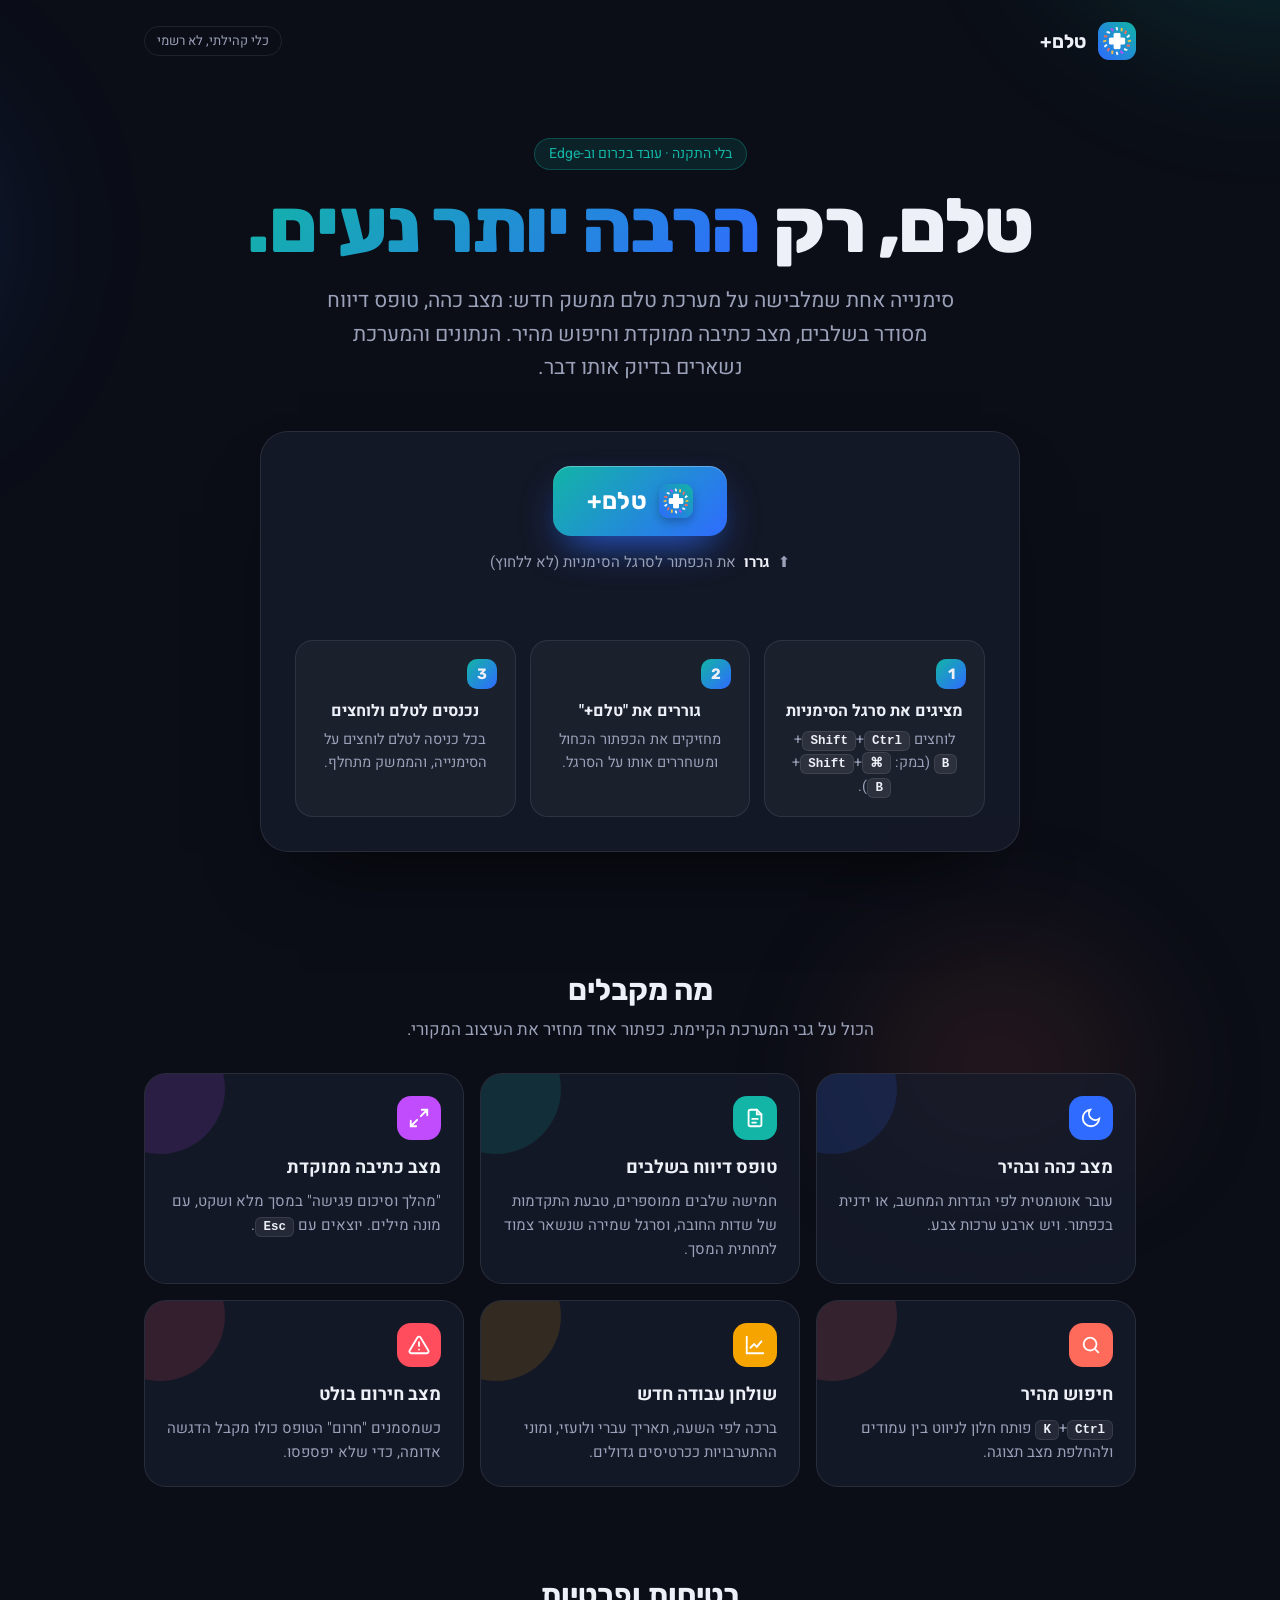
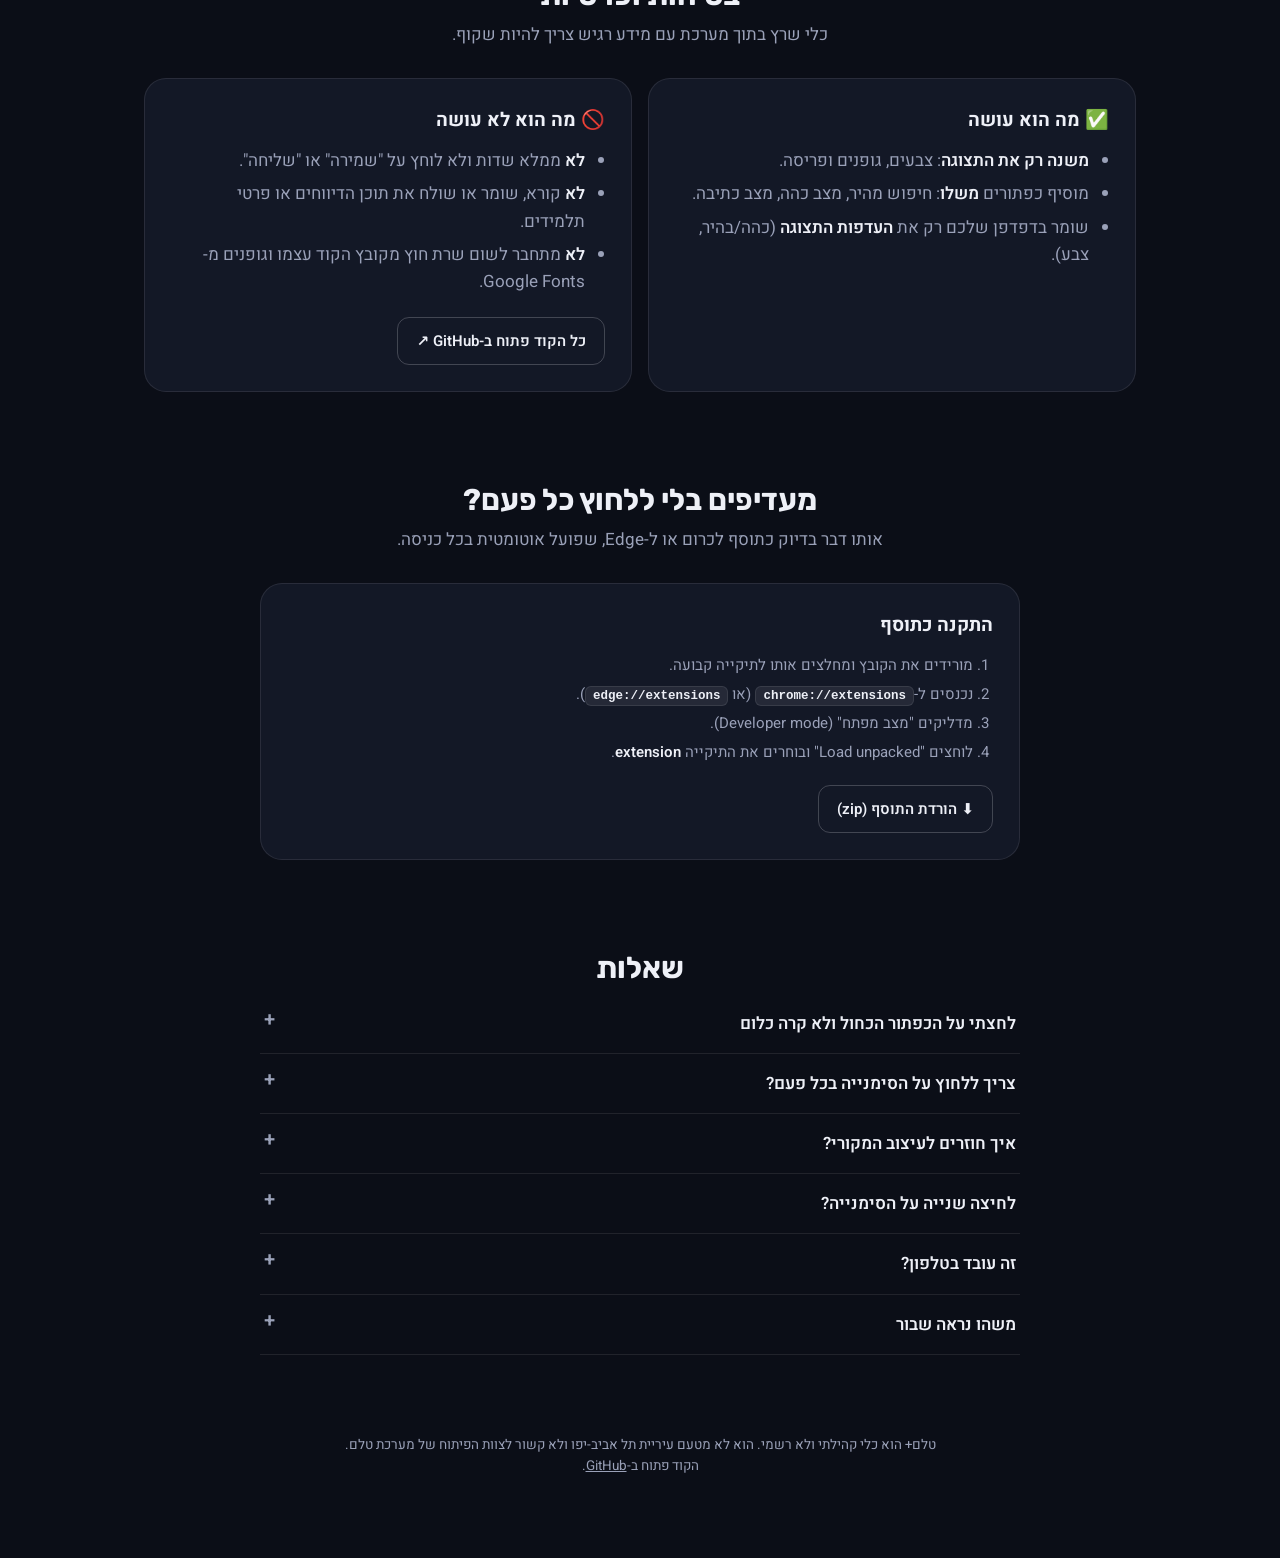
==== index.html @ 5b28eeb1 "טלם+ 1.1.0: סימנייה חכמה, תוסף לכרום ודף הפצה - extension/: תוסף Manifest V3 (עיצוב, מצב כהה, טופס ב" ====
<!doctype html>
<html lang="he" dir="rtl">
<head>
<meta charset="utf-8">
<meta name="viewport" content="width=device-width, initial-scale=1">
<title>טלם+ | ממשק חדש למערכת טלם</title>
<meta name="description" content="סימנייה אחת שמלבישה על מערכת טלם ממשק חדש: מצב כהה, טופס דיווח מסודר, מצב כתיבה ממוקדת וחיפוש מהיר.">
<link rel="icon" href="extension/icons/icon48.png">
<link rel="preconnect" href="https://fonts.googleapis.com">
<link rel="stylesheet" href="https://fonts.googleapis.com/css2?family=Heebo:wght@400;500;600;700&family=Rubik:wght@600;700;800&display=swap">
<style>
  :root {
    --a1: #12b5a6; --a2: #2f6bff; --a3: #ff6b5a; --a4: #ffc53d;
    --bg: #0b0e17; --card: rgba(24, 29, 46, .7); --border: rgba(255,255,255,.09);
    --text: #eef0f7; --muted: #9aa1b8;
    --grad: linear-gradient(135deg, var(--a1), var(--a2));
  }
  * { box-sizing: border-box; }
  html { scroll-behavior: smooth; }
  body {
    margin: 0; color: var(--text); background: var(--bg);
    font: 17px/1.6 "Heebo", system-ui, sans-serif; -webkit-font-smoothing: antialiased;
    overflow-x: hidden;
  }
  body::before {
    content: ""; position: fixed; inset: -20vmax; z-index: -1; pointer-events: none; filter: blur(70px); opacity: .55;
    background:
      radial-gradient(38vmax 38vmax at 85% 5%, rgba(18,181,166,.6), transparent 60%),
      radial-gradient(30vmax 30vmax at 5% 35%, rgba(47,107,255,.45), transparent 60%),
      radial-gradient(26vmax 26vmax at 70% 95%, rgba(255,107,90,.3), transparent 60%);
    animation: drift 28s ease-in-out infinite alternate;
  }
  @keyframes drift { to { transform: translate3d(-4vmax, 3vmax, 0) rotate(8deg) scale(1.08); } }
  @media (prefers-reduced-motion: reduce) { *, *::before { animation: none !important; } }

  main { max-width: 1040px; margin: 0 auto; padding: 0 24px 80px; }
  nav { display: flex; align-items: center; gap: 12px; padding: 22px 0; }
  nav img { width: 38px; height: 38px; border-radius: 11px; }
  nav b { font: 700 19px "Rubik", sans-serif; }
  nav .tag { margin-inline-start: auto; font-size: 13px; color: var(--muted); border: 1px solid var(--border); border-radius: 99px; padding: 4px 12px; }

  .hero { text-align: center; padding: 56px 0 30px; }
  .eyebrow { display: inline-block; font-size: 14px; color: var(--a1); background: rgba(18,181,166,.12); border: 1px solid rgba(18,181,166,.3); border-radius: 99px; padding: 4px 14px; margin-bottom: 18px; }
  h1 { font: 800 clamp(40px, 7vw, 76px)/1.02 "Rubik", sans-serif; margin: 0 0 18px; letter-spacing: -.02em; }
  h1 span { background: var(--grad); -webkit-background-clip: text; background-clip: text; color: transparent; }
  .lead { font-size: clamp(17px, 2.2vw, 21px); color: var(--muted); max-width: 640px; margin: 0 auto; }

  .install {
    margin: 46px auto 0; max-width: 760px; padding: 34px; border-radius: 28px;
    background: var(--card); border: 1px solid var(--border); backdrop-filter: blur(16px);
    box-shadow: 0 40px 80px -40px rgba(0,0,0,.8);
  }
  .drag-zone { display: flex; flex-direction: column; align-items: center; gap: 14px; }
  .bm {
    display: inline-flex; align-items: center; gap: 12px; padding: 18px 34px; border-radius: 18px;
    background: var(--grad); color: #fff; text-decoration: none; cursor: grab;
    font: 700 24px "Rubik", sans-serif; letter-spacing: .01em;
    box-shadow: 0 18px 40px -14px rgba(47,107,255,.9), inset 0 1px 0 rgba(255,255,255,.3);
    animation: bob 2.6s ease-in-out infinite;
    user-select: none;
  }
  .bm img { width: 34px; height: 34px; border-radius: 9px; box-shadow: 0 4px 10px rgba(0,0,0,.25); }
  .bm:active { cursor: grabbing; }
  @keyframes bob { 50% { transform: translateY(-5px); } }
  .drag-hint { font-size: 15px; color: var(--muted); display: flex; align-items: center; gap: 8px; }
  .drag-hint b { color: var(--text); }
  .nudge { min-height: 22px; font-size: 14px; color: var(--a4); }

  .steps { display: grid; grid-template-columns: repeat(3, 1fr); gap: 14px; margin-top: 30px; }
  .step { padding: 18px; border-radius: 18px; background: rgba(255,255,255,.035); border: 1px solid var(--border); }
  .step .n { width: 30px; height: 30px; border-radius: 10px; display: grid; place-items: center; background: var(--grad); font: 700 15px "Rubik"; margin-bottom: 10px; }
  .step h3 { margin: 0 0 4px; font-size: 16px; }
  .step p { margin: 0; font-size: 14.5px; color: var(--muted); }
  kbd { font: 600 12.5px ui-monospace, monospace; padding: 2px 7px; border-radius: 6px; background: rgba(255,255,255,.08); border: 1px solid var(--border); direction: ltr; display: inline-block; color: var(--text); }

  h2 { font: 700 30px "Rubik", sans-serif; margin: 90px 0 8px; text-align: center; }
  .sub { text-align: center; color: var(--muted); margin: 0 0 30px; }
  .features { display: grid; grid-template-columns: repeat(auto-fit, minmax(240px, 1fr)); gap: 16px; }
  .f { padding: 22px; border-radius: 22px; background: var(--card); border: 1px solid var(--border); position: relative; overflow: hidden; }
  .f::after { content: ""; position: absolute; inset-inline-end: -50px; top: -50px; width: 130px; height: 130px; border-radius: 50%; background: var(--c, var(--a1)); opacity: .14; }
  .f .ic { width: 44px; height: 44px; border-radius: 14px; display: grid; place-items: center; background: var(--c, var(--a1)); color: #fff; margin-bottom: 14px; }
  .f .ic svg { width: 22px; height: 22px; }
  .f h3 { margin: 0 0 6px; font-size: 18px; }
  .f p { margin: 0; color: var(--muted); font-size: 15px; }

  .two { display: grid; grid-template-columns: 1fr 1fr; gap: 16px; }
  .panel { padding: 26px; border-radius: 22px; background: var(--card); border: 1px solid var(--border); }
  .panel h3 { margin: 0 0 12px; font-size: 19px; display: flex; align-items: center; gap: 10px; }
  .panel ul { margin: 0; padding: 0 20px 0 0; color: var(--muted); }
  .panel li { margin: 6px 0; }
  .panel li b { color: var(--text); font-weight: 600; }
  .btn { display: inline-flex; align-items: center; gap: 8px; margin-top: 16px; padding: 11px 18px; border-radius: 12px; text-decoration: none; color: var(--text); border: 1px solid rgba(255,255,255,.2); font-weight: 600; font-size: 15px; transition: background .2s; }
  .btn:hover { background: rgba(255,255,255,.06); }
  ol.ext { margin: 10px 0 0; padding: 0 20px 0 0; color: var(--muted); font-size: 15px; }
  ol.ext li { margin: 5px 0; }

  details { border-bottom: 1px solid var(--border); padding: 16px 4px; }
  details summary { cursor: pointer; font-weight: 600; list-style: none; display: flex; justify-content: space-between; gap: 12px; }
  details summary::after { content: "+"; color: var(--muted); font-size: 20px; line-height: 1; }
  details[open] summary::after { content: "–"; }
  details p { color: var(--muted); margin: 10px 0 0; }
  .faq { max-width: 760px; margin: 0 auto; }

  footer { margin-top: 80px; text-align: center; color: var(--muted); font-size: 13.5px; }
  footer a { color: var(--muted); }

  @media (max-width: 760px) { .steps, .two { grid-template-columns: 1fr; } .install { padding: 24px; } }
</style>
</head>
<body>
<main>
  <nav>
    <img src="extension/icons/icon128.png" alt="">
    <b>טלם+</b>
    <span class="tag">כלי קהילתי, לא רשמי</span>
  </nav>

  <section class="hero">
    <div class="eyebrow">בלי התקנה · עובד בכרום וב-Edge</div>
    <h1>טלם, רק <span>הרבה יותר נעים.</span></h1>
    <p class="lead">סימנייה אחת שמלבישה על מערכת טלם ממשק חדש: מצב כהה, טופס דיווח מסודר בשלבים, מצב כתיבה ממוקדת וחיפוש מהיר. הנתונים והמערכת נשארים בדיוק אותו דבר.</p>

    <div class="install" id="install">
      <div class="drag-zone">
        <a class="bm" id="bm" href="#" draggable="true" title="גררו אותי לסרגל הסימניות">
          <img src="extension/icons/icon128.png" alt="">טלם+
        </a>
        <div class="drag-hint">⬆ <b>גררו</b> את הכפתור לסרגל הסימניות (לא ללחוץ)</div>
        <div class="nudge" id="nudge" aria-live="polite"></div>
      </div>
      <div class="steps">
        <div class="step"><div class="n">1</div><h3>מציגים את סרגל הסימניות</h3><p>לוחצים <kbd>Ctrl</kbd>+<kbd>Shift</kbd>+<kbd>B</kbd> (במק: <kbd>⌘</kbd>+<kbd>Shift</kbd>+<kbd>B</kbd>).</p></div>
        <div class="step"><div class="n">2</div><h3>גוררים את "טלם+"</h3><p>מחזיקים את הכפתור הכחול ומשחררים אותו על הסרגל.</p></div>
        <div class="step"><div class="n">3</div><h3>נכנסים לטלם ולוחצים</h3><p>בכל כניסה לטלם לוחצים על הסימנייה, והממשק מתחלף.</p></div>
      </div>
    </div>
  </section>

  <h2>מה מקבלים</h2>
  <p class="sub">הכול על גבי המערכת הקיימת. כפתור אחד מחזיר את העיצוב המקורי.</p>
  <div class="features">
    <div class="f" style="--c:#2f6bff"><div class="ic"><svg viewBox="0 0 24 24" fill="none" stroke="currentColor" stroke-width="2" stroke-linecap="round"><path d="M21 12.8A9 9 0 1 1 11.2 3a7 7 0 0 0 9.8 9.8z"/></svg></div><h3>מצב כהה ובהיר</h3><p>עובר אוטומטית לפי הגדרות המחשב, או ידנית בכפתור. ויש ארבע ערכות צבע.</p></div>
    <div class="f" style="--c:#12b5a6"><div class="ic"><svg viewBox="0 0 24 24" fill="none" stroke="currentColor" stroke-width="2" stroke-linecap="round"><path d="M14 3H7a2 2 0 0 0-2 2v14a2 2 0 0 0 2 2h10a2 2 0 0 0 2-2V8z"/><path d="M14 3v5h5M9 13h6M9 17h4"/></svg></div><h3>טופס דיווח בשלבים</h3><p>חמישה שלבים ממוספרים, טבעת התקדמות של שדות החובה, וסרגל שמירה שנשאר צמוד לתחתית המסך.</p></div>
    <div class="f" style="--c:#c04cfd"><div class="ic"><svg viewBox="0 0 24 24" fill="none" stroke="currentColor" stroke-width="2" stroke-linecap="round"><path d="M15 3h6v6M9 21H3v-6M21 3l-7 7M3 21l7-7"/></svg></div><h3>מצב כתיבה ממוקדת</h3><p>"מהלך וסיכום פגישה" במסך מלא ושקט, עם מונה מילים. יוצאים עם <kbd>Esc</kbd>.</p></div>
    <div class="f" style="--c:#ff6b5a"><div class="ic"><svg viewBox="0 0 24 24" fill="none" stroke="currentColor" stroke-width="2" stroke-linecap="round"><circle cx="11" cy="11" r="7"/><path d="m20 20-3.5-3.5"/></svg></div><h3>חיפוש מהיר</h3><p><kbd>Ctrl</kbd>+<kbd>K</kbd> פותח חלון לניווט בין עמודים ולהחלפת מצב תצוגה.</p></div>
    <div class="f" style="--c:#f5a400"><div class="ic"><svg viewBox="0 0 24 24" fill="none" stroke="currentColor" stroke-width="2" stroke-linecap="round"><path d="M3 3v18h18"/><path d="M7 15l4-4 3 3 5-6"/></svg></div><h3>שולחן עבודה חדש</h3><p>ברכה לפי השעה, תאריך עברי ולועזי, ומוני ההתערבויות ככרטיסים גדולים.</p></div>
    <div class="f" style="--c:#ff4d5e"><div class="ic"><svg viewBox="0 0 24 24" fill="none" stroke="currentColor" stroke-width="2" stroke-linecap="round"><path d="M12 9v4M12 17h.01"/><path d="M10.3 3.9 1.8 18a2 2 0 0 0 1.7 3h17a2 2 0 0 0 1.7-3L13.7 3.9a2 2 0 0 0-3.4 0z"/></svg></div><h3>מצב חירום בולט</h3><p>כשמסמנים "חרום" הטופס כולו מקבל הדגשה אדומה, כדי שלא יפספסו.</p></div>
  </div>

  <h2>בטיחות ופרטיות</h2>
  <p class="sub">כלי שרץ בתוך מערכת עם מידע רגיש צריך להיות שקוף.</p>
  <div class="two">
    <div class="panel">
      <h3>✅ מה הוא עושה</h3>
      <ul>
        <li><b>משנה רק את התצוגה</b>: צבעים, גופנים ופריסה.</li>
        <li>מוסיף כפתורים <b>משלו</b>: חיפוש מהיר, מצב כהה, מצב כתיבה.</li>
        <li>שומר בדפדפן שלכם רק את <b>העדפות התצוגה</b> (כהה/בהיר, צבע).</li>
      </ul>
    </div>
    <div class="panel">
      <h3>🚫 מה הוא לא עושה</h3>
      <ul>
        <li><b>לא</b> ממלא שדות ולא לוחץ על "שמירה" או "שליחה".</li>
        <li><b>לא</b> קורא, שומר או שולח את תוכן הדיווחים או פרטי תלמידים.</li>
        <li><b>לא</b> מתחבר לשום שרת חוץ מקובץ הקוד עצמו וגופנים מ-Google Fonts.</li>
      </ul>
      <a class="btn" href="https://github.com/Iftachts/telem-plus" target="_blank" rel="noopener">כל הקוד פתוח ב-GitHub ↗</a>
    </div>
  </div>

  <h2>מעדיפים בלי ללחוץ כל פעם?</h2>
  <p class="sub">אותו דבר בדיוק כתוסף לכרום או ל-Edge, שפועל אוטומטית בכל כניסה.</p>
  <div class="panel" style="max-width:760px;margin:0 auto">
    <h3>התקנה כתוסף</h3>
    <ol class="ext">
      <li>מורידים את הקובץ ומחלצים אותו לתיקייה קבועה.</li>
      <li>נכנסים ל-<kbd>chrome://extensions</kbd> (או <kbd>edge://extensions</kbd>).</li>
      <li>מדליקים "מצב מפתח" (Developer mode).</li>
      <li>לוחצים "Load unpacked" ובוחרים את התיקייה <b>extension</b>.</li>
    </ol>
    <a class="btn" href="telem-plus-extension.zip" download>⬇ הורדת התוסף (zip)</a>
  </div>

  <h2>שאלות</h2>
  <div class="faq">
    <details><summary>לחצתי על הכפתור הכחול ולא קרה כלום</summary><p>זה בסדר. את הכפתור צריך <b>לגרור</b> לסרגל הסימניות, לא ללחוץ עליו. הסימנייה עובדת רק בתוך טלם.</p></details>
    <details><summary>צריך ללחוץ על הסימנייה בכל פעם?</summary><p>כן, בכל פעם שפותחים או מרעננים את טלם. בתוך המערכת, כשעוברים בין מסכים, העיצוב נשאר. מי שלא רוצה ללחוץ כל פעם יכול להתקין את התוסף.</p></details>
    <details><summary>איך חוזרים לעיצוב המקורי?</summary><p>מרעננים את הדף. אפשר גם <kbd>Ctrl</kbd>+<kbd>K</kbd> ← "כיבוי טלם+".</p></details>
    <details><summary>לחיצה שנייה על הסימנייה?</summary><p>פותחת את החיפוש המהיר.</p></details>
    <details><summary>זה עובד בטלפון?</summary><p>לא. הכלי מיועד למחשב, בכרום או ב-Edge.</p></details>
    <details><summary>משהו נראה שבור</summary><p>טלם מתעדכן מדי פעם. מרעננים את הדף כדי לחזור למקור, ומדווחים ב-<a href="https://github.com/Iftachts/telem-plus/issues" target="_blank" rel="noopener" style="color:inherit">GitHub</a>.</p></details>
  </div>

  <footer>
    טלם+ הוא כלי קהילתי ולא רשמי. הוא לא מטעם עיריית תל אביב-יפו ולא קשור לצוות הפיתוח של מערכת טלם.<br>
    הקוד פתוח ב-<a href="https://github.com/Iftachts/telem-plus">GitHub</a>.
  </footer>
</main>

<script>
  // Build the bookmarklet from the address this page is served from, so forks work too.
  const here = location.protocol === "file:" ? "https://iftachts.github.io/telem-plus/" : new URL(".", location.href).href;
  const src = here + "telem-plus.js";
  const code = "(function(){" +
    "if(location.hostname!=='telem.tel-aviv.gov.il'){alert('טלם+ עובד רק בתוך מערכת טלם (telem.tel-aviv.gov.il)');return}" +
    "if(window.__telemPlusOpen){window.__telemPlusOpen();return}" +
    "var s=document.createElement('script');" +
    "s.src='" + src + "?v='+Math.floor(Date.now()/36e5);" +
    "s.onerror=function(){alert('טלם+ לא נטען. בדקו את החיבור לאינטרנט ונסו שוב.')};" +
    "document.head.appendChild(s)})()";
  const bm = document.getElementById("bm");
  bm.href = "javascript:" + encodeURIComponent(code);
  // On this page a click does nothing; the button is meant to be dragged.
  bm.addEventListener("click", (e) => {
    e.preventDefault();
    document.getElementById("nudge").textContent = "לא ללחוץ, לגרור 🙂 מחזיקים את הכפתור ומשחררים אותו על סרגל הסימניות.";
  });
</script>
</body>
</html>
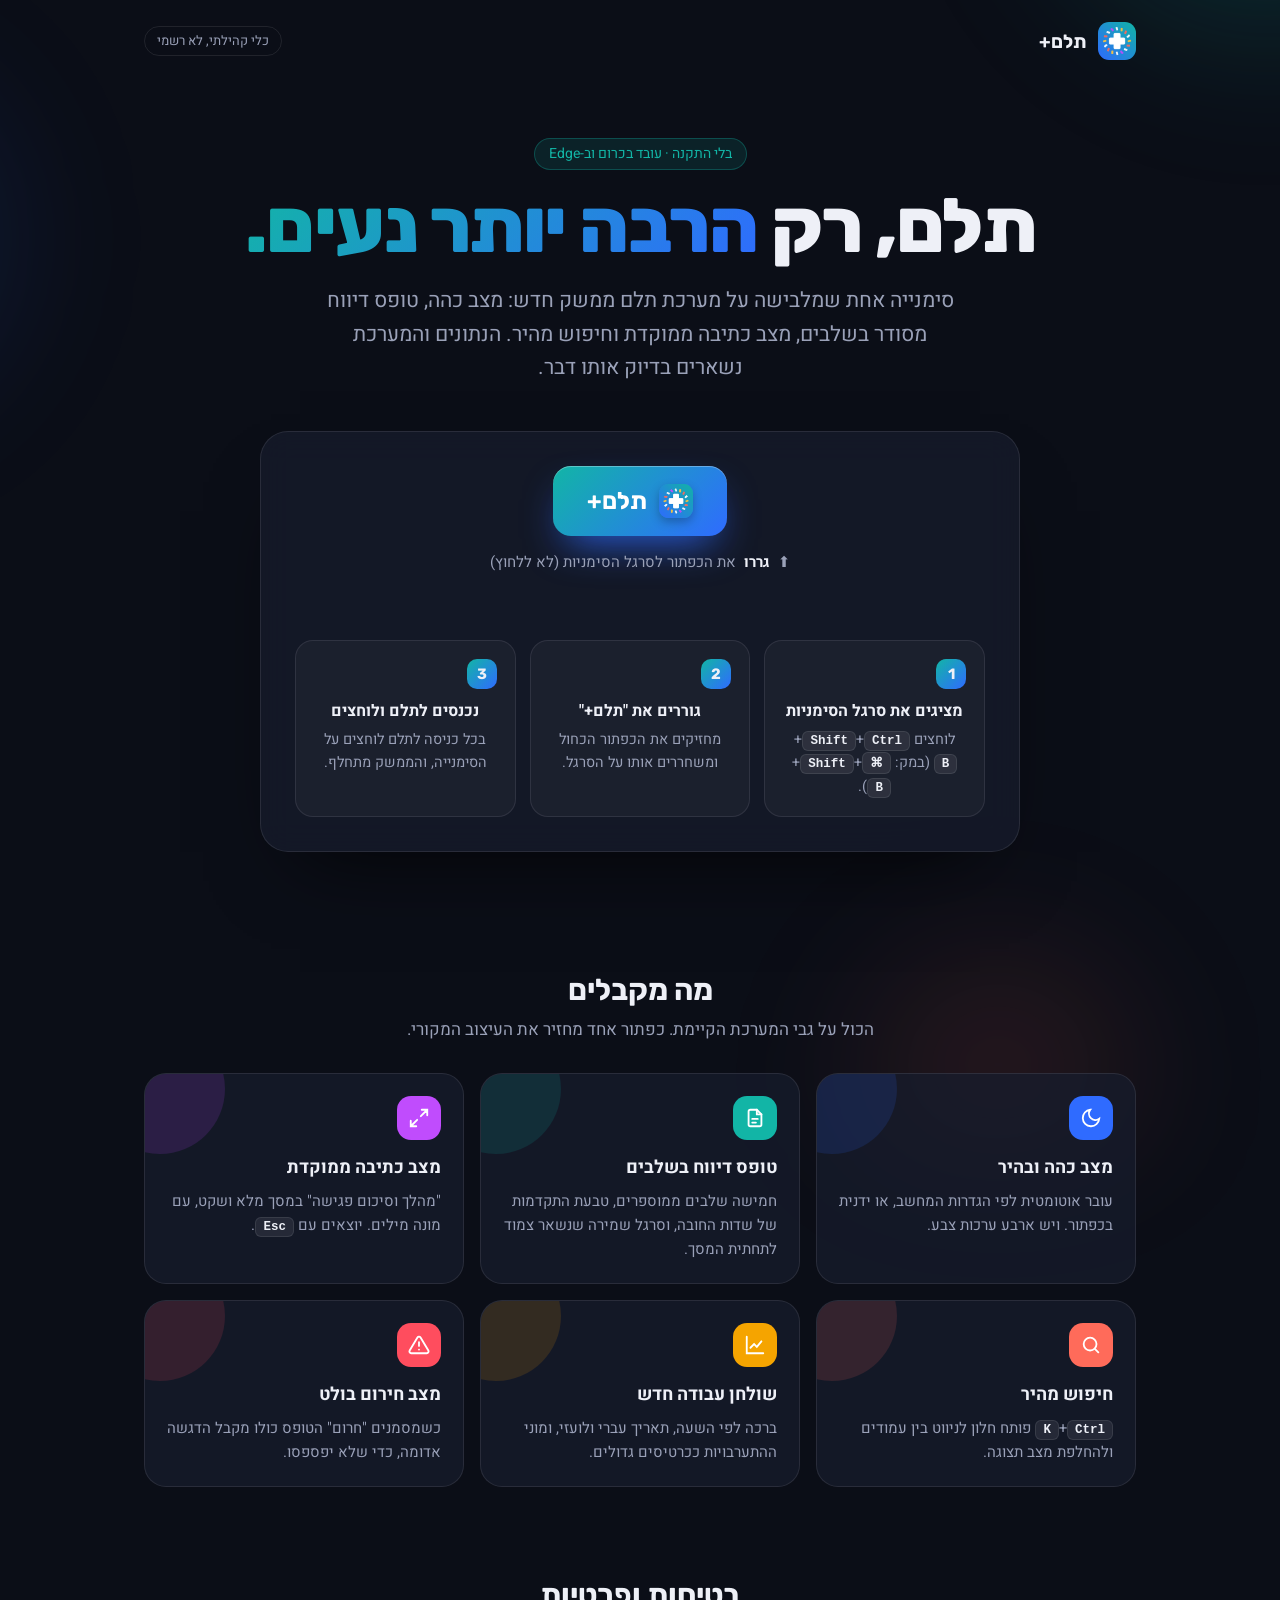
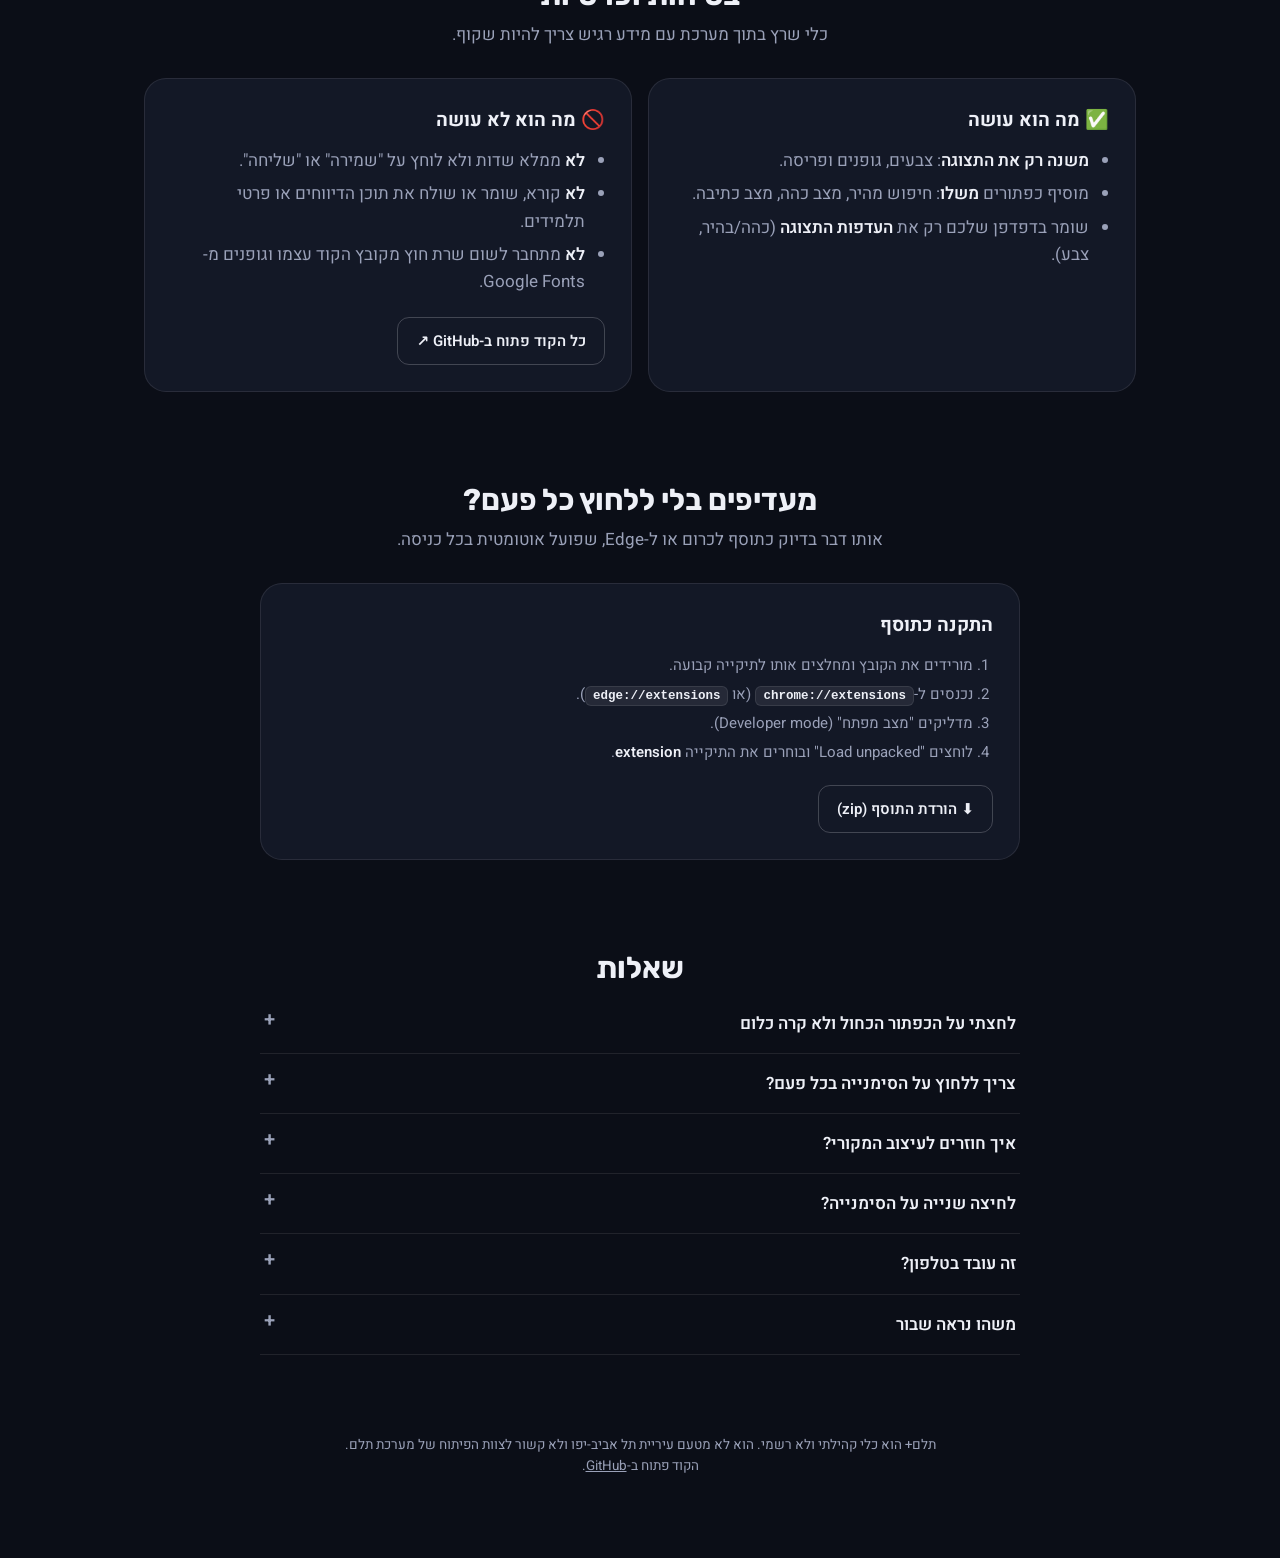
==== commit 65c4df7a: "שינוי שם: טלם ← תלם (1.1.1) Co-Authored-By: Claude Opus 5.5 <noreply@anthropic.com> Claude-Session: " ====
--- a/index.html
+++ b/index.html
@@ -3,8 +3,8 @@
 <head>
 <meta charset="utf-8">
 <meta name="viewport" content="width=device-width, initial-scale=1">
-<title>טלם+ | ממשק חדש למערכת טלם</title>
-<meta name="description" content="סימנייה אחת שמלבישה על מערכת טלם ממשק חדש: מצב כהה, טופס דיווח מסודר, מצב כתיבה ממוקדת וחיפוש מהיר.">
+<title>תלם+ | ממשק חדש למערכת תלם</title>
+<meta name="description" content="סימנייה אחת שמלבישה על מערכת תלם ממשק חדש: מצב כהה, טופס דיווח מסודר, מצב כתיבה ממוקדת וחיפוש מהיר.">
 <link rel="icon" href="extension/icons/icon48.png">
 <link rel="preconnect" href="https://fonts.googleapis.com">
 <link rel="stylesheet" href="https://fonts.googleapis.com/css2?family=Heebo:wght@400;500;600;700&family=Rubik:wght@600;700;800&display=swap">
@@ -111,27 +111,27 @@
 <main>
   <nav>
     <img src="extension/icons/icon128.png" alt="">
-    <b>טלם+</b>
+    <b>תלם+</b>
     <span class="tag">כלי קהילתי, לא רשמי</span>
   </nav>
 
   <section class="hero">
     <div class="eyebrow">בלי התקנה · עובד בכרום וב-Edge</div>
-    <h1>טלם, רק <span>הרבה יותר נעים.</span></h1>
-    <p class="lead">סימנייה אחת שמלבישה על מערכת טלם ממשק חדש: מצב כהה, טופס דיווח מסודר בשלבים, מצב כתיבה ממוקדת וחיפוש מהיר. הנתונים והמערכת נשארים בדיוק אותו דבר.</p>
+    <h1>תלם, רק <span>הרבה יותר נעים.</span></h1>
+    <p class="lead">סימנייה אחת שמלבישה על מערכת תלם ממשק חדש: מצב כהה, טופס דיווח מסודר בשלבים, מצב כתיבה ממוקדת וחיפוש מהיר. הנתונים והמערכת נשארים בדיוק אותו דבר.</p>
 
     <div class="install" id="install">
       <div class="drag-zone">
         <a class="bm" id="bm" href="#" draggable="true" title="גררו אותי לסרגל הסימניות">
-          <img src="extension/icons/icon128.png" alt="">טלם+
+          <img src="extension/icons/icon128.png" alt="">תלם+
         </a>
         <div class="drag-hint">⬆ <b>גררו</b> את הכפתור לסרגל הסימניות (לא ללחוץ)</div>
         <div class="nudge" id="nudge" aria-live="polite"></div>
       </div>
       <div class="steps">
         <div class="step"><div class="n">1</div><h3>מציגים את סרגל הסימניות</h3><p>לוחצים <kbd>Ctrl</kbd>+<kbd>Shift</kbd>+<kbd>B</kbd> (במק: <kbd>⌘</kbd>+<kbd>Shift</kbd>+<kbd>B</kbd>).</p></div>
-        <div class="step"><div class="n">2</div><h3>גוררים את "טלם+"</h3><p>מחזיקים את הכפתור הכחול ומשחררים אותו על הסרגל.</p></div>
-        <div class="step"><div class="n">3</div><h3>נכנסים לטלם ולוחצים</h3><p>בכל כניסה לטלם לוחצים על הסימנייה, והממשק מתחלף.</p></div>
+        <div class="step"><div class="n">2</div><h3>גוררים את "תלם+"</h3><p>מחזיקים את הכפתור הכחול ומשחררים אותו על הסרגל.</p></div>
+        <div class="step"><div class="n">3</div><h3>נכנסים לתלם ולוחצים</h3><p>בכל כניסה לתלם לוחצים על הסימנייה, והממשק מתחלף.</p></div>
       </div>
     </div>
   </section>
@@ -184,16 +184,16 @@
 
   <h2>שאלות</h2>
   <div class="faq">
-    <details><summary>לחצתי על הכפתור הכחול ולא קרה כלום</summary><p>זה בסדר. את הכפתור צריך <b>לגרור</b> לסרגל הסימניות, לא ללחוץ עליו. הסימנייה עובדת רק בתוך טלם.</p></details>
-    <details><summary>צריך ללחוץ על הסימנייה בכל פעם?</summary><p>כן, בכל פעם שפותחים או מרעננים את טלם. בתוך המערכת, כשעוברים בין מסכים, העיצוב נשאר. מי שלא רוצה ללחוץ כל פעם יכול להתקין את התוסף.</p></details>
-    <details><summary>איך חוזרים לעיצוב המקורי?</summary><p>מרעננים את הדף. אפשר גם <kbd>Ctrl</kbd>+<kbd>K</kbd> ← "כיבוי טלם+".</p></details>
+    <details><summary>לחצתי על הכפתור הכחול ולא קרה כלום</summary><p>זה בסדר. את הכפתור צריך <b>לגרור</b> לסרגל הסימניות, לא ללחוץ עליו. הסימנייה עובדת רק בתוך תלם.</p></details>
+    <details><summary>צריך ללחוץ על הסימנייה בכל פעם?</summary><p>כן, בכל פעם שפותחים או מרעננים את תלם. בתוך המערכת, כשעוברים בין מסכים, העיצוב נשאר. מי שלא רוצה ללחוץ כל פעם יכול להתקין את התוסף.</p></details>
+    <details><summary>איך חוזרים לעיצוב המקורי?</summary><p>מרעננים את הדף. אפשר גם <kbd>Ctrl</kbd>+<kbd>K</kbd> ← "כיבוי תלם+".</p></details>
     <details><summary>לחיצה שנייה על הסימנייה?</summary><p>פותחת את החיפוש המהיר.</p></details>
     <details><summary>זה עובד בטלפון?</summary><p>לא. הכלי מיועד למחשב, בכרום או ב-Edge.</p></details>
-    <details><summary>משהו נראה שבור</summary><p>טלם מתעדכן מדי פעם. מרעננים את הדף כדי לחזור למקור, ומדווחים ב-<a href="https://github.com/Iftachts/telem-plus/issues" target="_blank" rel="noopener" style="color:inherit">GitHub</a>.</p></details>
+    <details><summary>משהו נראה שבור</summary><p>תלם מתעדכן מדי פעם. מרעננים את הדף כדי לחזור למקור, ומדווחים ב-<a href="https://github.com/Iftachts/telem-plus/issues" target="_blank" rel="noopener" style="color:inherit">GitHub</a>.</p></details>
   </div>
 
   <footer>
-    טלם+ הוא כלי קהילתי ולא רשמי. הוא לא מטעם עיריית תל אביב-יפו ולא קשור לצוות הפיתוח של מערכת טלם.<br>
+    תלם+ הוא כלי קהילתי ולא רשמי. הוא לא מטעם עיריית תל אביב-יפו ולא קשור לצוות הפיתוח של מערכת תלם.<br>
     הקוד פתוח ב-<a href="https://github.com/Iftachts/telem-plus">GitHub</a>.
   </footer>
 </main>
@@ -203,11 +203,11 @@
   const here = location.protocol === "file:" ? "https://iftachts.github.io/telem-plus/" : new URL(".", location.href).href;
   const src = here + "telem-plus.js";
   const code = "(function(){" +
-    "if(location.hostname!=='telem.tel-aviv.gov.il'){alert('טלם+ עובד רק בתוך מערכת טלם (telem.tel-aviv.gov.il)');return}" +
+    "if(location.hostname!=='telem.tel-aviv.gov.il'){alert('תלם+ עובד רק בתוך מערכת תלם (telem.tel-aviv.gov.il)');return}" +
     "if(window.__telemPlusOpen){window.__telemPlusOpen();return}" +
     "var s=document.createElement('script');" +
     "s.src='" + src + "?v='+Math.floor(Date.now()/36e5);" +
-    "s.onerror=function(){alert('טלם+ לא נטען. בדקו את החיבור לאינטרנט ונסו שוב.')};" +
+    "s.onerror=function(){alert('תלם+ לא נטען. בדקו את החיבור לאינטרנט ונסו שוב.')};" +
     "document.head.appendChild(s)})()";
   const bm = document.getElementById("bm");
   bm.href = "javascript:" + encodeURIComponent(code);
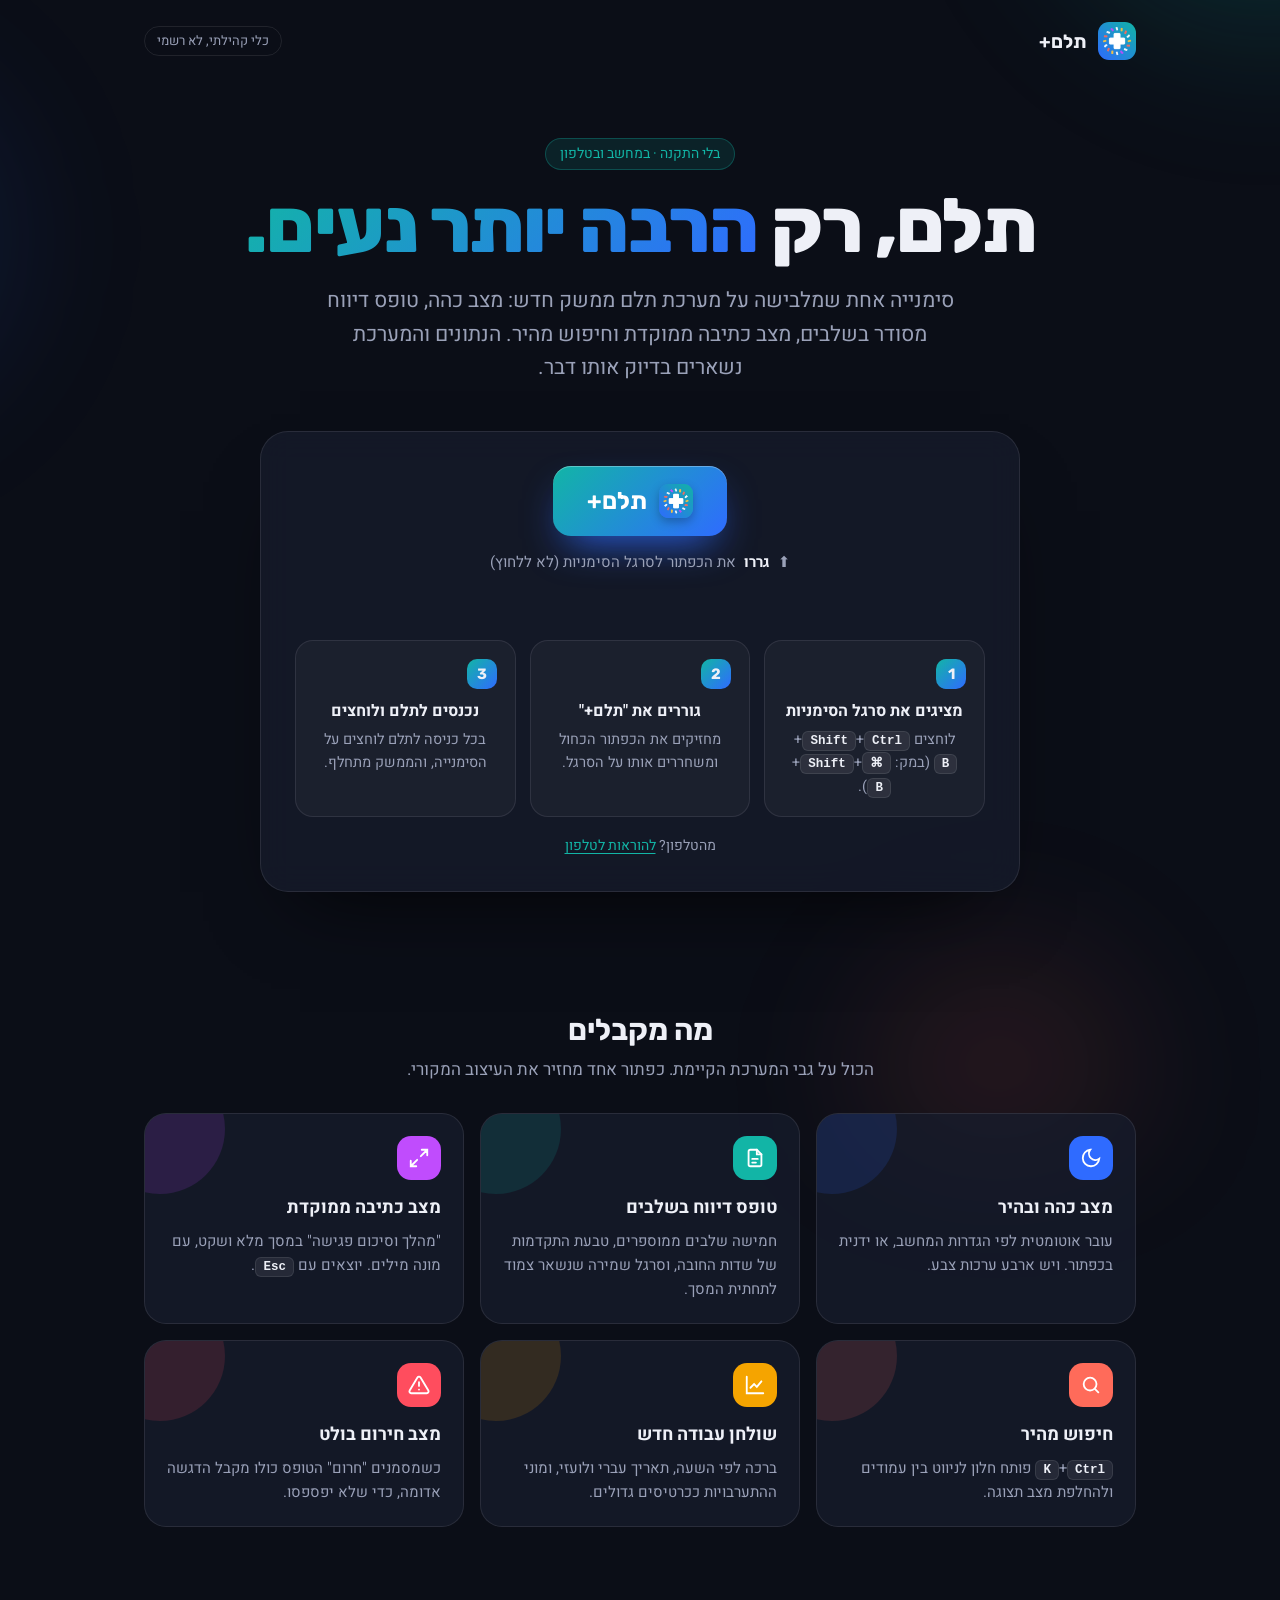
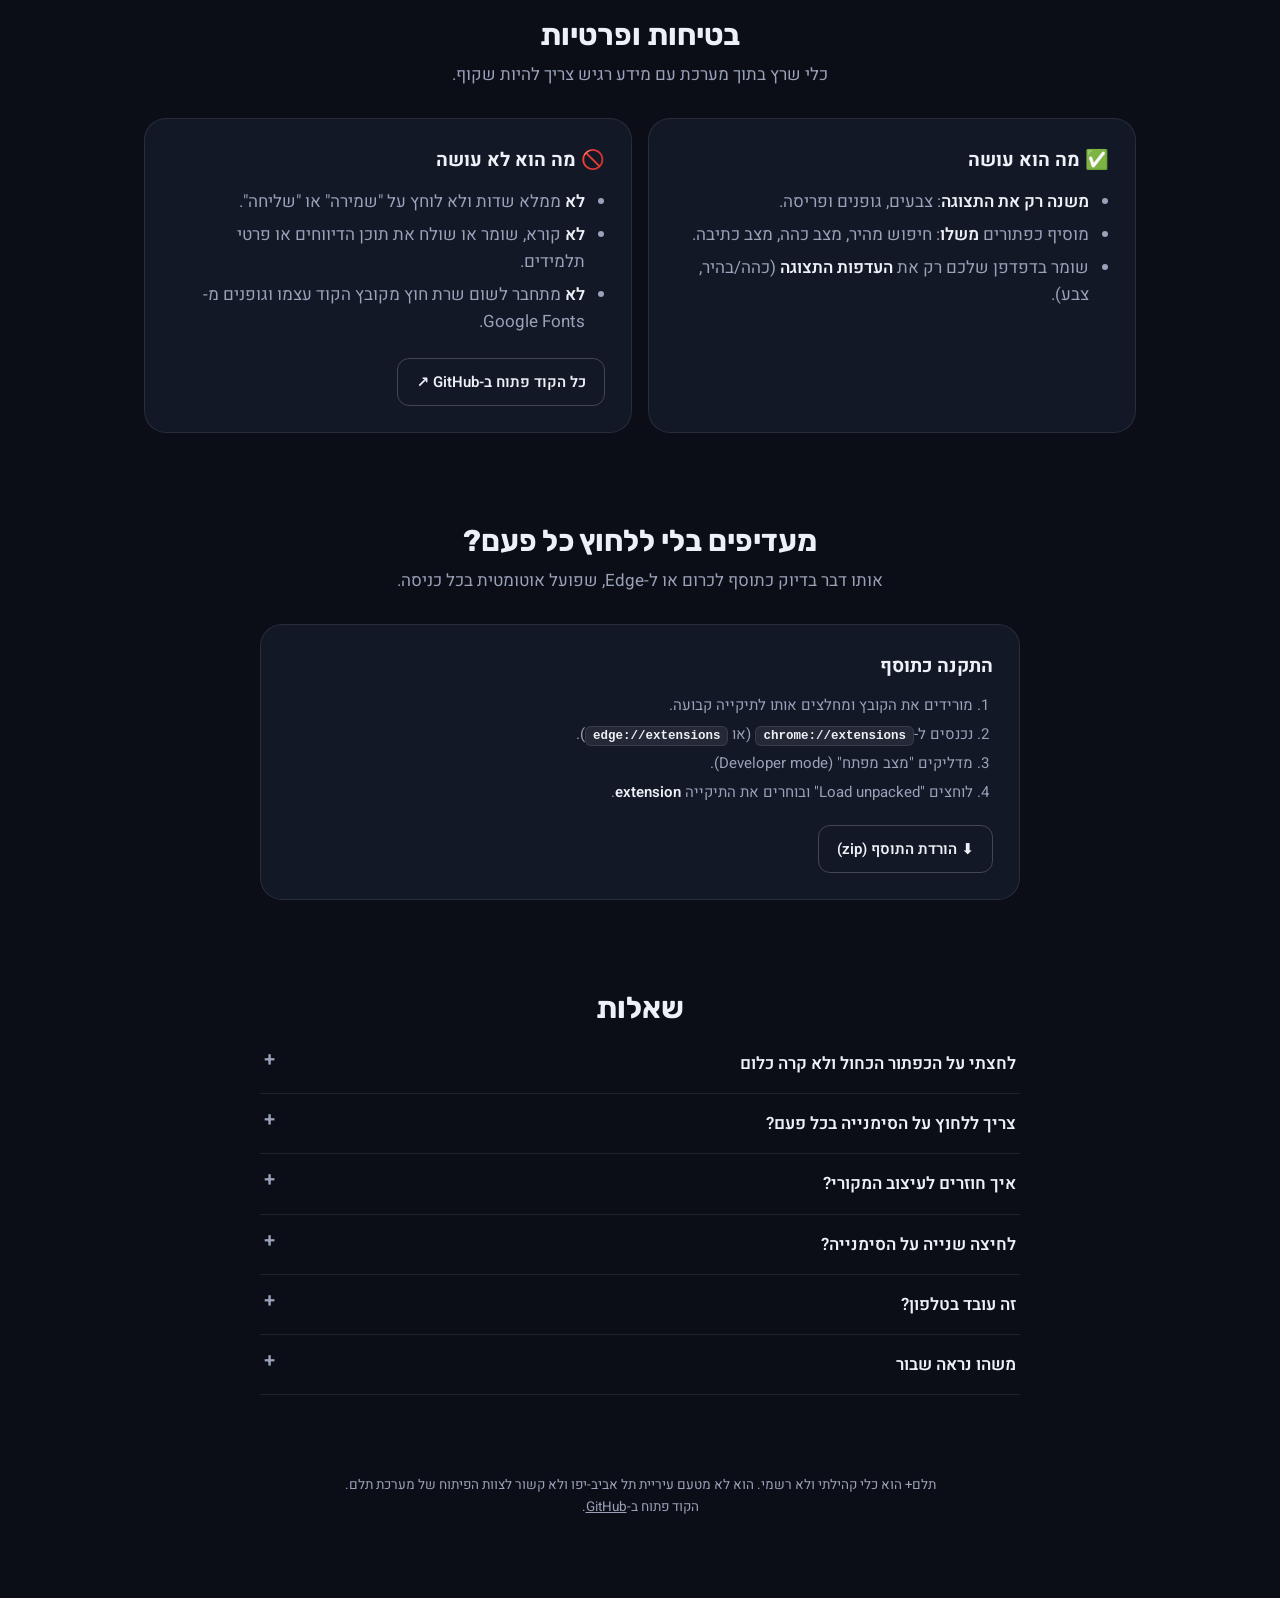
==== commit f9ce7148: "דף ההפצה: התקנה מהטלפון (אייפון ואנדרואיד)" ====
--- a/index.html
+++ b/index.html
@@ -105,6 +105,38 @@
   footer a { color: var(--muted); }
 
   @media (max-width: 760px) { .steps, .two { grid-template-columns: 1fr; } .install { padding: 24px; } }
+
+  /* device switch */
+  .mobile-only { display: none; }
+  body.is-mobile .mobile-only { display: block; }
+  body.is-mobile .desktop-only { display: none; }
+  .switch-view { margin-top: 18px; font-size: 14px; color: var(--muted); }
+  .switch-view button { all: unset; cursor: pointer; color: var(--a1); text-decoration: underline; text-underline-offset: 3px; }
+
+  .copy-btn {
+    all: unset; box-sizing: border-box; cursor: pointer;
+    display: flex; align-items: center; justify-content: center; gap: 10px; width: 100%;
+    padding: 18px; border-radius: 18px; background: var(--grad); color: #fff;
+    font: 700 20px "Rubik", sans-serif;
+    box-shadow: 0 18px 40px -14px rgba(47,107,255,.9), inset 0 1px 0 rgba(255,255,255,.3);
+  }
+  .copy-btn.done { background: linear-gradient(135deg, #1fbf7a, #12b5a6); }
+  .copy-btn img { width: 30px; height: 30px; border-radius: 8px; }
+  .code-fallback { display: none; width: 100%; margin-top: 10px; min-height: 90px; border-radius: 12px; border: 1px solid var(--border); background: rgba(0,0,0,.3); color: var(--muted); font: 12px ui-monospace, monospace; direction: ltr; padding: 10px; }
+  .code-fallback.show { display: block; }
+
+  .tabs { display: flex; gap: 4px; padding: 4px; margin: 22px 0 6px; border-radius: 14px; background: rgba(255,255,255,.05); border: 1px solid var(--border); }
+  .tabs button { all: unset; flex: 1; text-align: center; cursor: pointer; padding: 10px; border-radius: 10px; color: var(--muted); font-weight: 600; font-size: 15px; }
+  .tabs button.on { background: var(--grad); color: #fff; }
+  .platform { display: none; text-align: start; }
+  .platform.on { display: block; }
+  .platform ol { margin: 10px 0 0; padding: 0; list-style: none; counter-reset: st; }
+  .platform li { counter-increment: st; position: relative; padding: 12px 46px 12px 0; border-bottom: 1px solid var(--border); font-size: 15.5px; }
+  .platform li:last-child { border-bottom: 0; }
+  .platform li::before { content: counter(st); position: absolute; right: 0; top: 10px; width: 30px; height: 30px; border-radius: 10px; display: grid; place-items: center; background: var(--grad); color: #fff; font: 700 14px "Rubik"; }
+  .platform li small { display: block; color: var(--muted); font-size: 13.5px; margin-top: 2px; }
+  .ui { display: inline-block; padding: 1px 8px; border-radius: 7px; background: rgba(255,255,255,.09); border: 1px solid var(--border); font-size: 14px; white-space: nowrap; }
+  .tip { margin-top: 14px; padding: 12px 14px; border-radius: 12px; background: rgba(255,197,61,.1); border: 1px solid rgba(255,197,61,.3); color: #ffe3a3; font-size: 14px; text-align: start; }
 </style>
 </head>
 <body>
@@ -116,11 +148,12 @@
   </nav>
 
   <section class="hero">
-    <div class="eyebrow">בלי התקנה · עובד בכרום וב-Edge</div>
+    <div class="eyebrow">בלי התקנה · במחשב ובטלפון</div>
     <h1>תלם, רק <span>הרבה יותר נעים.</span></h1>
     <p class="lead">סימנייה אחת שמלבישה על מערכת תלם ממשק חדש: מצב כהה, טופס דיווח מסודר בשלבים, מצב כתיבה ממוקדת וחיפוש מהיר. הנתונים והמערכת נשארים בדיוק אותו דבר.</p>
 
     <div class="install" id="install">
+      <div class="desktop-only">
       <div class="drag-zone">
         <a class="bm" id="bm" href="#" draggable="true" title="גררו אותי לסרגל הסימניות">
           <img src="extension/icons/icon128.png" alt="">תלם+
@@ -132,6 +165,41 @@
         <div class="step"><div class="n">1</div><h3>מציגים את סרגל הסימניות</h3><p>לוחצים <kbd>Ctrl</kbd>+<kbd>Shift</kbd>+<kbd>B</kbd> (במק: <kbd>⌘</kbd>+<kbd>Shift</kbd>+<kbd>B</kbd>).</p></div>
         <div class="step"><div class="n">2</div><h3>גוררים את "תלם+"</h3><p>מחזיקים את הכפתור הכחול ומשחררים אותו על הסרגל.</p></div>
         <div class="step"><div class="n">3</div><h3>נכנסים לתלם ולוחצים</h3><p>בכל כניסה לתלם לוחצים על הסימנייה, והממשק מתחלף.</p></div>
+      </div>
+      <div class="switch-view">מהטלפון? <button type="button" data-view="mobile">להוראות לטלפון</button></div>
+      </div>
+
+      <div class="mobile-only">
+        <button class="copy-btn" id="copy" type="button"><img src="extension/icons/icon128.png" alt=""><span>העתקת קוד הסימנייה</span></button>
+        <textarea class="code-fallback" id="code" readonly aria-label="קוד הסימנייה"></textarea>
+
+        <div class="tabs" role="tablist">
+          <button type="button" data-p="ios" role="tab">אייפון (Safari)</button>
+          <button type="button" data-p="android" role="tab">אנדרואיד (Chrome)</button>
+        </div>
+
+        <div class="platform" id="p-ios">
+          <ol>
+            <li>לוחצים על הכפתור הכחול למעלה כדי להעתיק את הקוד.</li>
+            <li>שומרים את הדף הזה כסימנייה: <span class="ui">שיתוף ⬆</span> ← <span class="ui">הוספת סימנייה</span> ← <span class="ui">שמירה</span>.</li>
+            <li>פותחים את הסימניות <span class="ui">📖</span> ← <span class="ui">עריכה</span> ← נוגעים בסימנייה החדשה.<small>משנים את השם ל"תלם+".</small></li>
+            <li>בשדה הכתובת: מוחקים הכול ומדביקים את הקוד ← <span class="ui">סיום</span>.</li>
+            <li>בתלם: <span class="ui">📖</span> ← <span class="ui">תלם+</span>. זהו.</li>
+          </ol>
+        </div>
+
+        <div class="platform" id="p-android">
+          <ol>
+            <li>לוחצים על הכפתור הכחול למעלה כדי להעתיק את הקוד.</li>
+            <li>שומרים את הדף הזה כסימנייה: <span class="ui">⋮</span> ← <span class="ui">☆</span>.</li>
+            <li>לוחצים <span class="ui">עריכה</span> בהודעה שקופצת למטה (או <span class="ui">⋮</span> ← <span class="ui">סימניות</span> ← <span class="ui">⋮</span> ליד הסימנייה ← <span class="ui">עריכה</span>).</li>
+            <li>שם: "תלם+". בכתובת: מוחקים הכול ומדביקים את הקוד. חוזרים אחורה כדי לשמור.</li>
+            <li>בתלם: מקלידים <b>תלם+</b> בשורת הכתובת ובוחרים את הסימנייה מההצעות.<small>לא ללחוץ Enter, כי אז זה יחפש בגוגל. צריך לגעת בהצעה עם הכוכב.</small></li>
+          </ol>
+        </div>
+
+        <div class="tip">💡 צריך להפעיל את הסימנייה בכל פעם שפותחים את תלם. בתוך המערכת, כשעוברים בין מסכים, העיצוב נשאר.</div>
+        <div class="switch-view">במחשב? <button type="button" data-view="desktop">להוראות למחשב</button></div>
       </div>
     </div>
   </section>
@@ -188,7 +256,7 @@
     <details><summary>צריך ללחוץ על הסימנייה בכל פעם?</summary><p>כן, בכל פעם שפותחים או מרעננים את תלם. בתוך המערכת, כשעוברים בין מסכים, העיצוב נשאר. מי שלא רוצה ללחוץ כל פעם יכול להתקין את התוסף.</p></details>
     <details><summary>איך חוזרים לעיצוב המקורי?</summary><p>מרעננים את הדף. אפשר גם <kbd>Ctrl</kbd>+<kbd>K</kbd> ← "כיבוי תלם+".</p></details>
     <details><summary>לחיצה שנייה על הסימנייה?</summary><p>פותחת את החיפוש המהיר.</p></details>
-    <details><summary>זה עובד בטלפון?</summary><p>לא. הכלי מיועד למחשב, בכרום או ב-Edge.</p></details>
+    <details><summary>זה עובד בטלפון?</summary><p>כן, באייפון (Safari) ובאנדרואיד (Chrome). ההתקנה שונה קצת: מעתיקים את הקוד ושומרים אותו כסימנייה. כשנכנסים לדף הזה מהטלפון מופיעות ההוראות המתאימות, וגם <a href="#install" data-view="mobile" style="color:inherit">כאן</a>. התוסף לכרום לא עובד בטלפון, אבל הסימנייה כן.</p></details>
     <details><summary>משהו נראה שבור</summary><p>תלם מתעדכן מדי פעם. מרעננים את הדף כדי לחזור למקור, ומדווחים ב-<a href="https://github.com/Iftachts/telem-plus/issues" target="_blank" rel="noopener" style="color:inherit">GitHub</a>.</p></details>
   </div>
 
@@ -211,6 +279,41 @@
     "document.head.appendChild(s)})()";
   const bm = document.getElementById("bm");
   bm.href = "javascript:" + encodeURIComponent(code);
+  const bookmarklet = bm.href;
+
+  // Phone or computer?
+  const ua = navigator.userAgent;
+  const isIOS = /iPhone|iPad|iPod/i.test(ua) || (navigator.platform === "MacIntel" && navigator.maxTouchPoints > 1);
+  const isAndroid = /Android/i.test(ua);
+  const setView = (v) => document.body.classList.toggle("is-mobile", v === "mobile");
+  setView(isIOS || isAndroid || matchMedia("(pointer: coarse)").matches ? "mobile" : "desktop");
+  document.querySelectorAll("[data-view]").forEach((b) => b.addEventListener("click", () => setView(b.dataset.view)));
+
+  // Platform tabs
+  const setPlatform = (p) => {
+    document.querySelectorAll(".tabs button").forEach((b) => b.classList.toggle("on", b.dataset.p === p));
+    document.querySelectorAll(".platform").forEach((el) => el.classList.toggle("on", el.id === "p-" + p));
+  };
+  setPlatform(isAndroid ? "android" : "ios");
+  document.querySelectorAll(".tabs button").forEach((b) => b.addEventListener("click", () => setPlatform(b.dataset.p)));
+
+  // Copy the bookmarklet code
+  const copyBtn = document.getElementById("copy");
+  const codeBox = document.getElementById("code");
+  codeBox.value = bookmarklet;
+  copyBtn.addEventListener("click", async () => {
+    try {
+      await navigator.clipboard.writeText(bookmarklet);
+      copyBtn.classList.add("done");
+      copyBtn.querySelector("span").textContent = "הועתק ✓ עכשיו לשלב 2";
+    } catch {
+      // Clipboard blocked: show the code so it can be copied by hand
+      codeBox.classList.add("show");
+      codeBox.focus(); codeBox.select();
+      copyBtn.querySelector("span").textContent = "סמנו את הקוד למטה והעתיקו";
+    }
+  });
+
   // On this page a click does nothing; the button is meant to be dragged.
   bm.addEventListener("click", (e) => {
     e.preventDefault();
